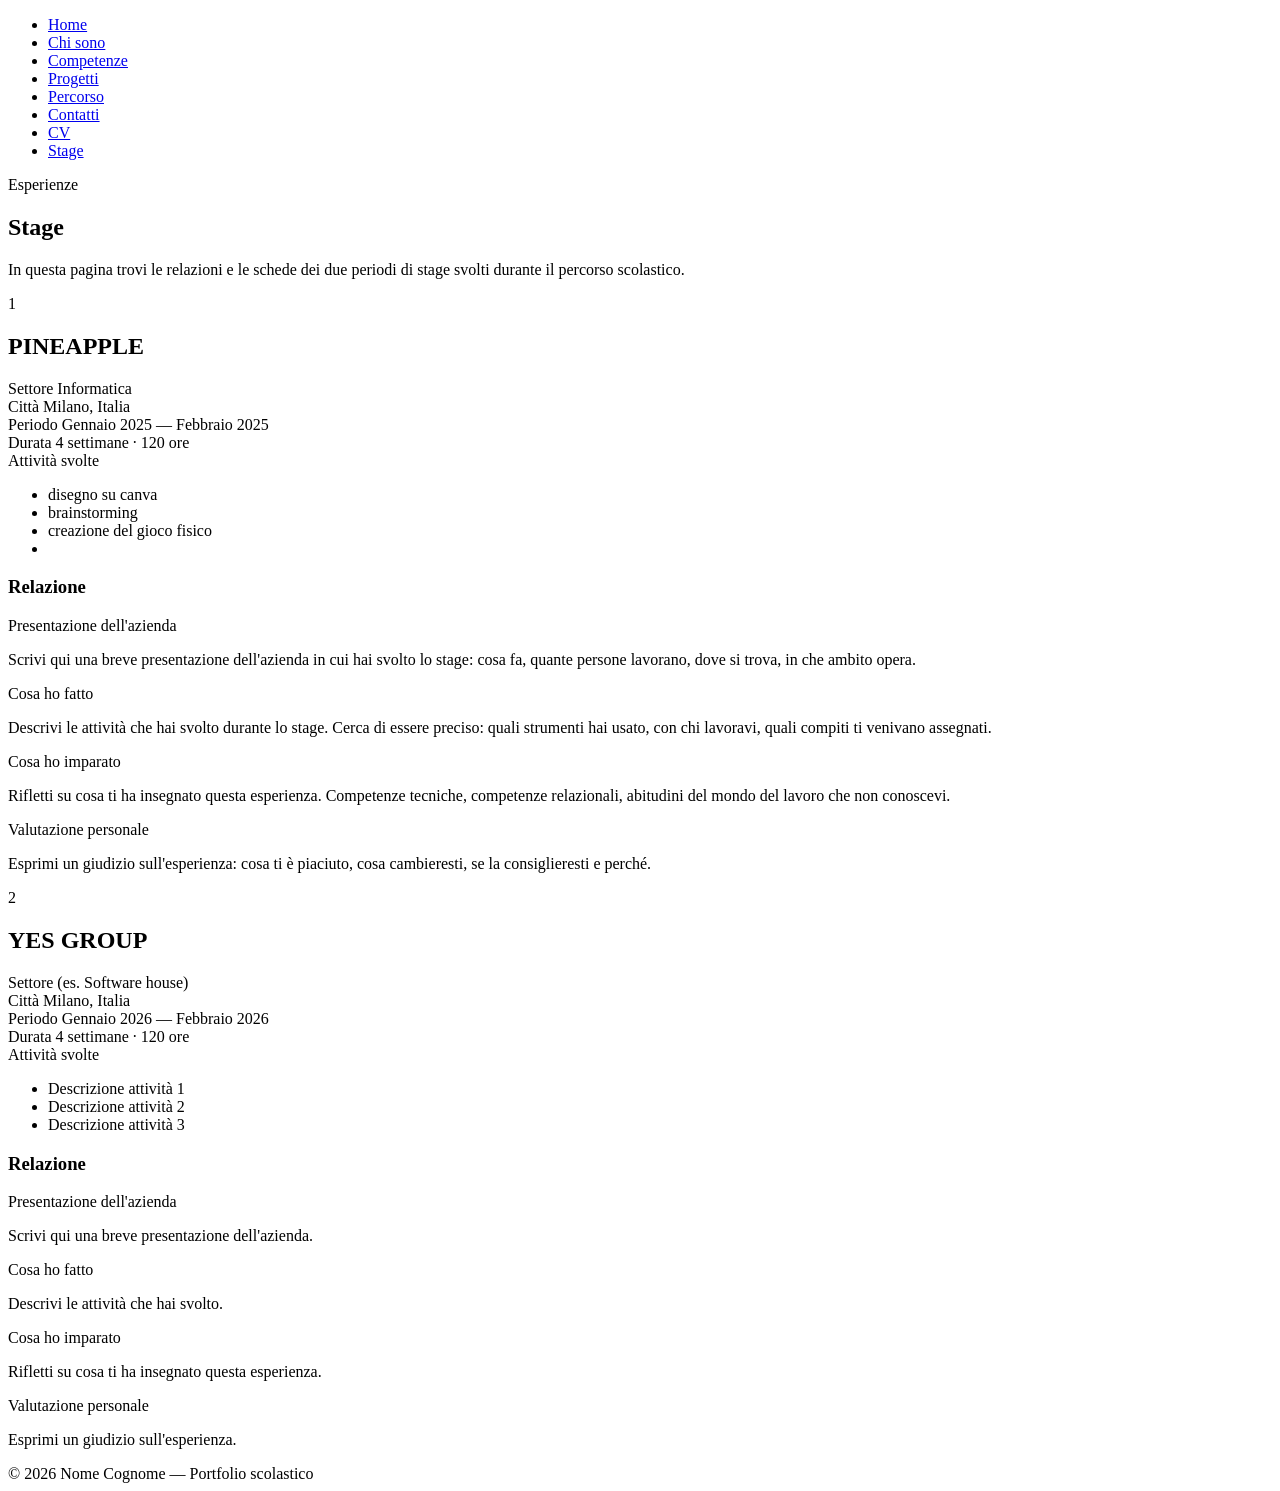
==== stage.html @ f9e849a9 "jamil" ====
<!DOCTYPE html>
<html lang="it">
<head>
  <meta charset="UTF-8" />
  <meta name="viewport" content="width=device-width, initial-scale=1.0"/>

  <!-- ✏️ MODIFICA: cambia il titolo con il tuo nome -->
  <title>JAMIL HOWLADER — Stage</title>

  <link rel="preconnect" href="https://fonts.googleapis.com">
  <link href="https://fonts.googleapis.com/css2?family=IBM+Plex+Sans:wght@300;400;500&family=IBM+Plex+Mono:wght@400;500&display=swap" rel="stylesheet">
  <link rel="stylesheet" href="style.css">
</head>

<body class="pagina-stage">

  <!-- NAVIGAZIONE -->
  <nav>
    <ul>
      <!-- ✏️ MODIFICA: stessi link del tuo portfolio -->
      <li><a href="./index.html">Home</a></li>
      <li><a href="index.html#chi-sono">Chi sono</a></li>
      <li><a href="./index.html#competenze">Competenze</a></li>
      <li><a href="./index.html#progetti">Progetti</a></li>
      <li><a href="./index.html#percorso">Percorso</a></li>
      <li><a href="./index.html#contatti">Contatti</a></li>
      <li><a href="./index.html#cv">CV</a></li>
      <li><a href="./stage.html" class="attivo">Stage</a></li>
    </ul>
  </nav>

  <main>

    <!-- INTESTAZIONE -->
    <section id="intro">
      <p class="etichetta">Esperienze</p>
      <h1>Stage</h1>
      <p>
        In questa pagina trovi le relazioni e le schede dei due periodi
        di stage svolti durante il percorso scolastico.
      </p>
    </section>


    <!-- ==========================================
         STAGE 1
         ========================================== -->
    <section id="stage-1">

      <div class="numero-stage">1</div>

      <!-- SCHEDA AZIENDA -->
      <div class="scheda-azienda">

        <div class="scheda-header">
          <!-- ✏️ MODIFICA: nome azienda e settore -->
          <h2>PINEAPPLE</h2>
          <span class="settore-badge">Settore Informatica </span>
        </div>

        <div class="scheda-corpo">

          <div class="scheda-riga">
            <span class="scheda-label">Città</span>
            <!-- ✏️ MODIFICA -->
            <span class="scheda-valore">Milano, Italia</span>
          </div>

          <div class="scheda-riga">
            <span class="scheda-label">Periodo</span>
            <!-- ✏️ MODIFICA: quando hai fatto lo stage -->
            <span class="scheda-valore">Gennaio 2025 — Febbraio 2025</span>
          </div>

          <div class="scheda-riga">
            <span class="scheda-label">Durata</span>
            <!-- ✏️ MODIFICA -->
            <span class="scheda-valore">4 settimane · 120 ore</span>
          </div>

          <div class="scheda-riga">
            <span class="scheda-label">Attività svolte</span>
            <!-- ✏️ MODIFICA: aggiungi / rimuovi voci -->
            <ul class="attivita-lista">
              <li>disegno su canva </li>
              <li>brainstorming </li>
              <li>creazione del gioco fisico </li>
              <li></li>
            </ul>
          </div>

        </div>
      </div>

      <!-- RELAZIONE -->
      <div class="relazione-contenitore">
        <h3>Relazione</h3>

        <div class="relazione-testo">

          <!-- ✏️ Ogni blocco è un paragrafo della relazione.
               Puoi cambiare i titoli e scrivere il tuo testo dentro i tag <p>.
               Puoi aggiungere altri paragrafi copiando il blocco sotto. -->

          <div class="relazione-paragrafo">
            <p class="para-titolo">Presentazione dell'azienda</p>
            <p>
              Scrivi qui una breve presentazione dell'azienda in cui hai svolto
              lo stage: cosa fa, quante persone lavorano, dove si trova,
              in che ambito opera.
            </p>
          </div>

          <div class="relazione-paragrafo">
            <p class="para-titolo">Cosa ho fatto</p>
            <p>
              Descrivi le attività che hai svolto durante lo stage.
              Cerca di essere preciso: quali strumenti hai usato,
              con chi lavoravi, quali compiti ti venivano assegnati.
            </p>
          </div>

          <div class="relazione-paragrafo">
            <p class="para-titolo">Cosa ho imparato</p>
            <p>
              Rifletti su cosa ti ha insegnato questa esperienza.
              Competenze tecniche, competenze relazionali, abitudini
              del mondo del lavoro che non conoscevi.
            </p>
          </div>

          <div class="relazione-paragrafo">
            <p class="para-titolo">Valutazione personale</p>
            <p>
              Esprimi un giudizio sull'esperienza: cosa ti è piaciuto,
              cosa cambieresti, se la consiglieresti e perché.
            </p>
          </div>

        </div>
      </div>

    </section>


    <!-- ==========================================
         STAGE 2
         ========================================== -->
    <section id="stage-2">

      <div class="numero-stage">2</div>

      <!-- SCHEDA AZIENDA -->
      <div class="scheda-azienda">

        <div class="scheda-header">
          <!-- ✏️ MODIFICA: nome azienda e settore -->
          <h2>YES GROUP </h2>
          <span class="settore-badge">Settore (es. Software house)</span>
        </div>

        <div class="scheda-corpo">

          <div class="scheda-riga">
            <span class="scheda-label">Città</span>
            <span class="scheda-valore">Milano, Italia</span>
          </div>

          <div class="scheda-riga">
            
            <span class="scheda-label">Periodo</span>
            <span class="scheda-valore">Gennaio 2026 — Febbraio 2026</span>
          </div>

          <div class="scheda-riga">
            <span class="scheda-label">Durata</span>
            <span class="scheda-valore">4 settimane · 120 ore</span>
          </div>

          <div class="scheda-riga">
            <span class="scheda-label">Attività svolte</span>
            <ul class="attivita-lista">
              <li>Descrizione attività 1</li>
              <li>Descrizione attività 2</li>
              <li>Descrizione attività 3</li>
            </ul>
          </div>

        </div>
      </div>

      <!-- RELAZIONE -->
      <div class="relazione-contenitore">
        <h3>Relazione</h3>

        <div class="relazione-testo">

          <div class="relazione-paragrafo">
            <p class="para-titolo">Presentazione dell'azienda</p>
            <p>
              Scrivi qui una breve presentazione dell'azienda.
            </p>
          </div>

          <div class="relazione-paragrafo">
            <p class="para-titolo">Cosa ho fatto</p>
            <p>
              Descrivi le attività che hai svolto.
            </p>
          </div>

          <div class="relazione-paragrafo">
            <p class="para-titolo">Cosa ho imparato</p>
            <p>
              Rifletti su cosa ti ha insegnato questa esperienza.
            </p>
          </div>

          <div class="relazione-paragrafo">
            <p class="para-titolo">Valutazione personale</p>
            <p>
              Esprimi un giudizio sull'esperienza.
            </p>
          </div>

        </div>
      </div>

    </section>

  </main>

  <footer>
    <!-- ✏️ MODIFICA: il tuo nome -->
    © 2026 Nome Cognome — Portfolio scolastico
  </footer>

</body>
</html>
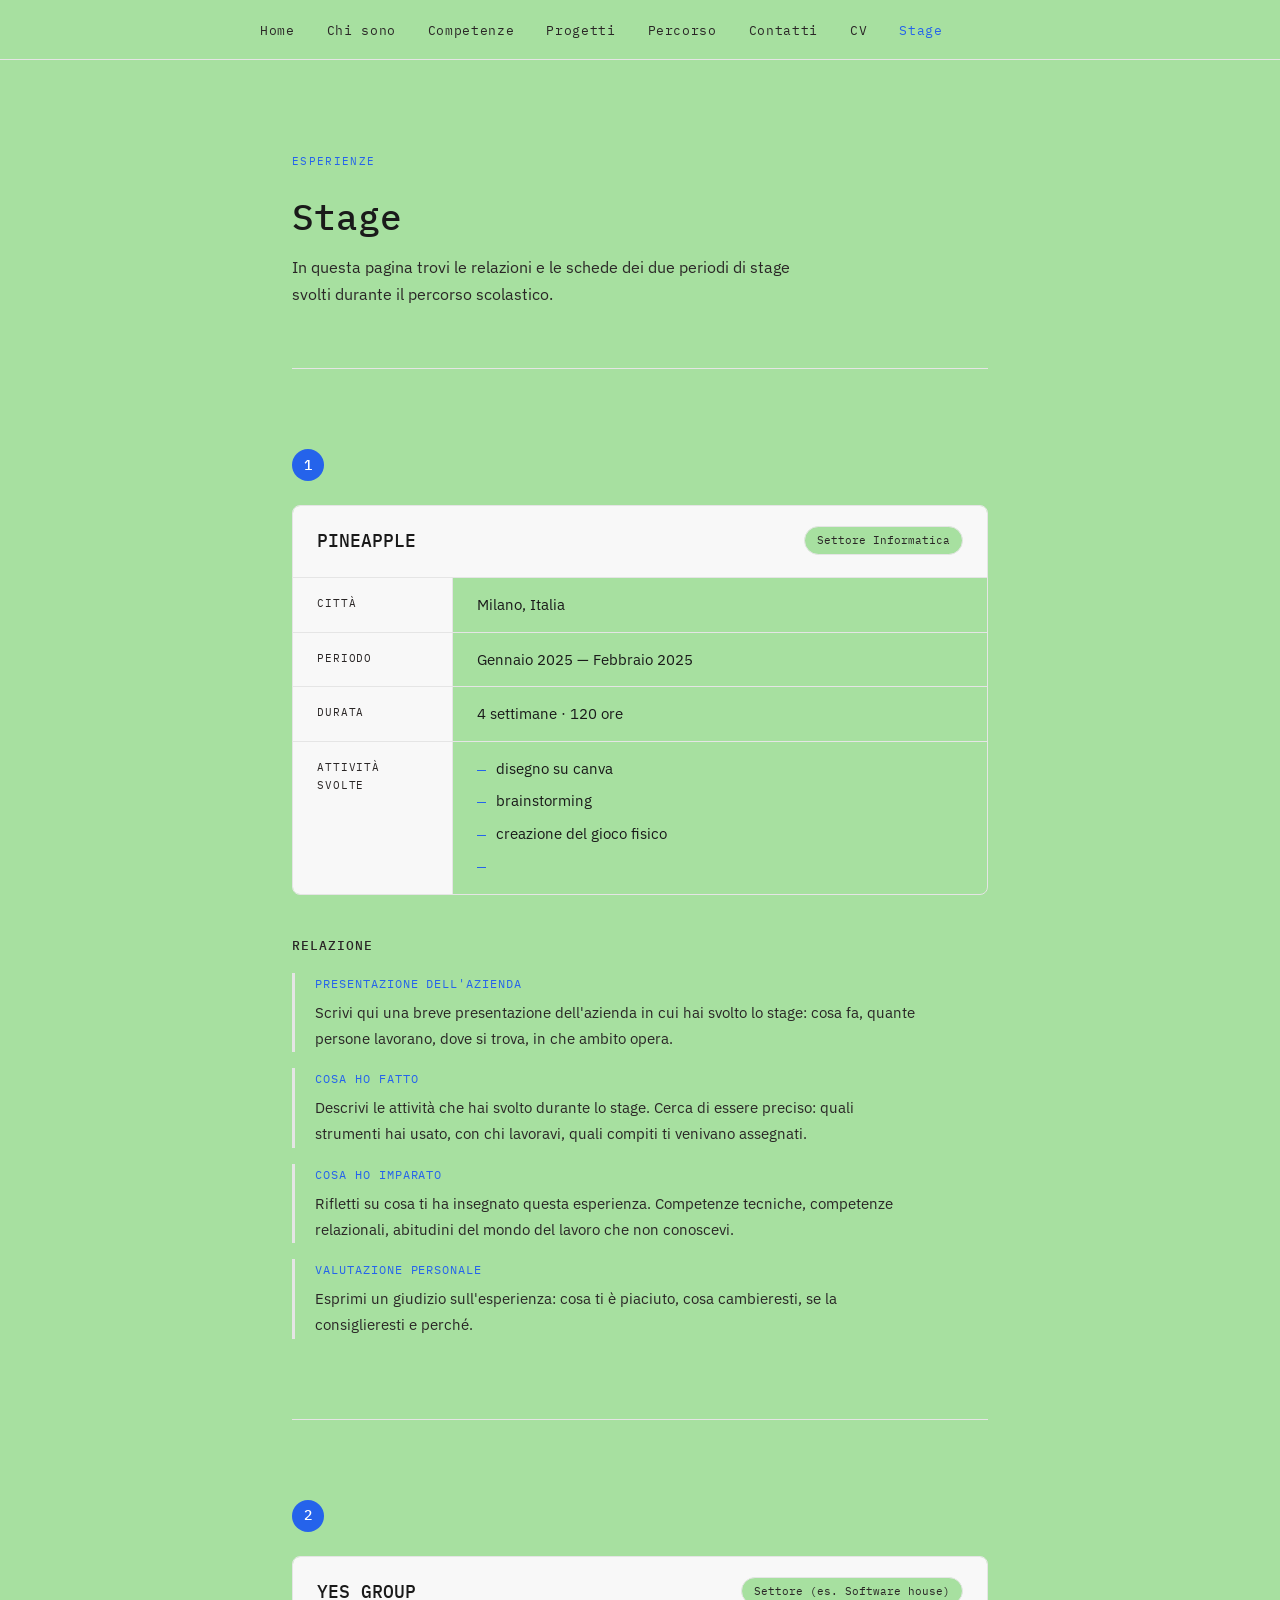
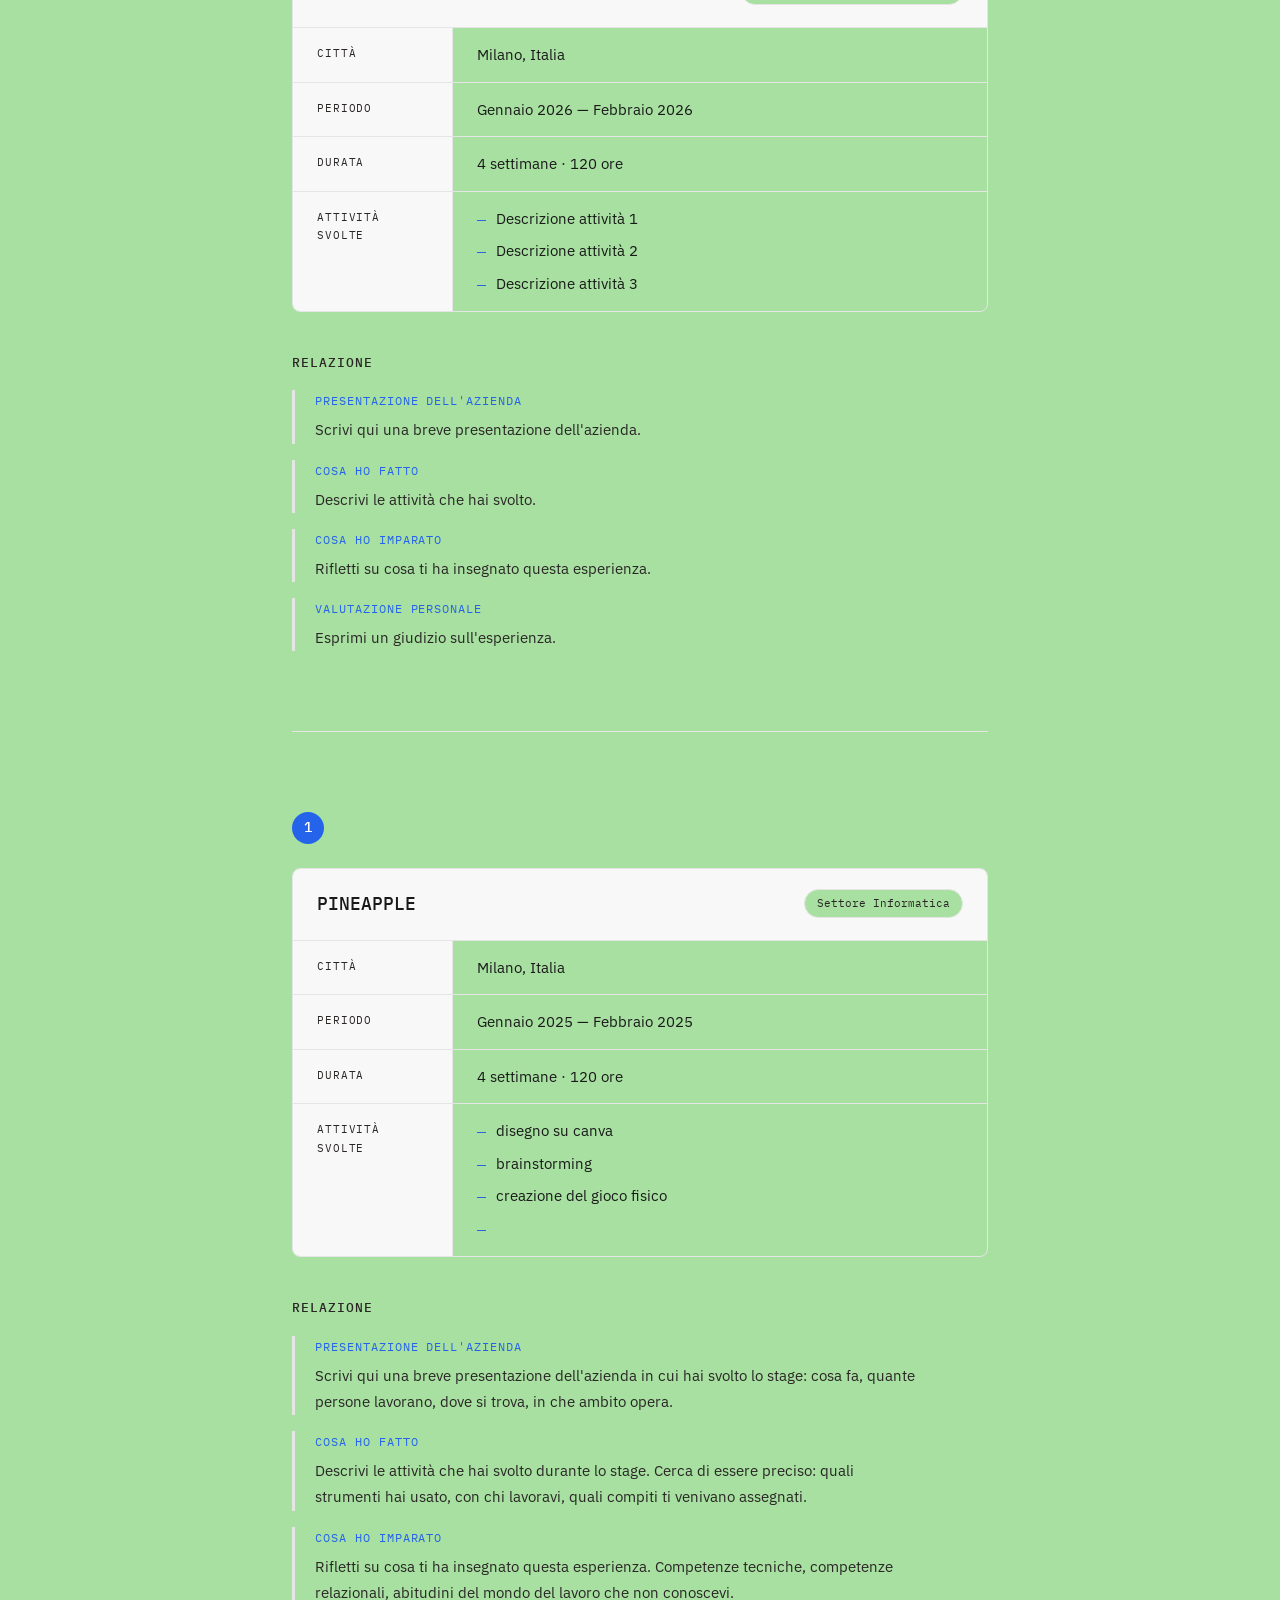
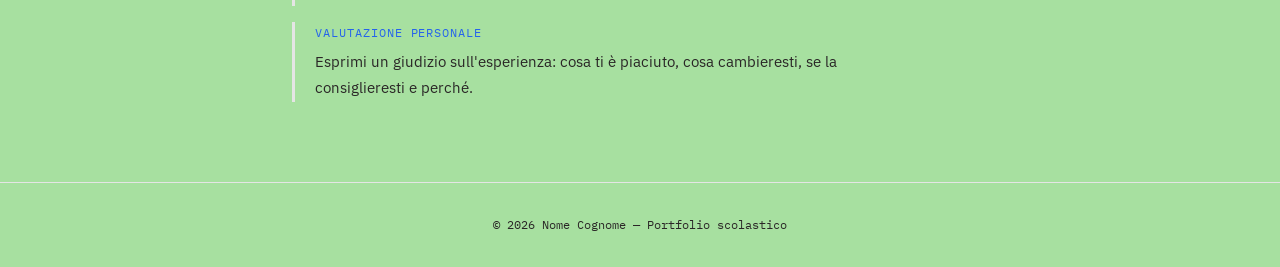
==== commit 2719e420: "Update stage.html" ====
--- a/stage.html
+++ b/stage.html
@@ -228,6 +228,121 @@
 
     </section>
 
+
+
+
+
+        <section id="stage-3">
+
+      <div class="numero-stage">1</div>
+
+      <!-- SCHEDA AZIENDA -->
+      <div class="scheda-azienda">
+
+        <div class="scheda-header">
+          <!-- ✏️ MODIFICA: nome azienda e settore -->
+          <h2>PINEAPPLE</h2>
+          <span class="settore-badge">Settore Informatica </span>
+        </div>
+
+        <div class="scheda-corpo">
+
+          <div class="scheda-riga">
+            <span class="scheda-label">Città</span>
+            <!-- ✏️ MODIFICA -->
+            <span class="scheda-valore">Milano, Italia</span>
+          </div>
+
+          <div class="scheda-riga">
+            <span class="scheda-label">Periodo</span>
+            <!-- ✏️ MODIFICA: quando hai fatto lo stage -->
+            <span class="scheda-valore">Gennaio 2025 — Febbraio 2025</span>
+          </div>
+
+          <div class="scheda-riga">
+            <span class="scheda-label">Durata</span>
+            <!-- ✏️ MODIFICA -->
+            <span class="scheda-valore">4 settimane · 120 ore</span>
+          </div>
+
+          <div class="scheda-riga">
+            <span class="scheda-label">Attività svolte</span>
+            <!-- ✏️ MODIFICA: aggiungi / rimuovi voci -->
+            <ul class="attivita-lista">
+              <li>disegno su canva </li>
+              <li>brainstorming </li>
+              <li>creazione del gioco fisico </li>
+              <li></li>
+            </ul>
+          </div>
+
+        </div>
+      </div>
+
+      <!-- RELAZIONE -->
+      <div class="relazione-contenitore">
+        <h3>Relazione</h3>
+
+        <div class="relazione-testo">
+
+          <!-- ✏️ Ogni blocco è un paragrafo della relazione.
+               Puoi cambiare i titoli e scrivere il tuo testo dentro i tag <p>.
+               Puoi aggiungere altri paragrafi copiando il blocco sotto. -->
+
+          <div class="relazione-paragrafo">
+            <p class="para-titolo">Presentazione dell'azienda</p>
+            <p>
+              Scrivi qui una breve presentazione dell'azienda in cui hai svolto
+              lo stage: cosa fa, quante persone lavorano, dove si trova,
+              in che ambito opera.
+            </p>
+          </div>
+
+          <div class="relazione-paragrafo">
+            <p class="para-titolo">Cosa ho fatto</p>
+            <p>
+              Descrivi le attività che hai svolto durante lo stage.
+              Cerca di essere preciso: quali strumenti hai usato,
+              con chi lavoravi, quali compiti ti venivano assegnati.
+            </p>
+          </div>
+
+          <div class="relazione-paragrafo">
+            <p class="para-titolo">Cosa ho imparato</p>
+            <p>
+              Rifletti su cosa ti ha insegnato questa esperienza.
+              Competenze tecniche, competenze relazionali, abitudini
+              del mondo del lavoro che non conoscevi.
+            </p>
+          </div>
+
+          <div class="relazione-paragrafo">
+            <p class="para-titolo">Valutazione personale</p>
+            <p>
+              Esprimi un giudizio sull'esperienza: cosa ti è piaciuto,
+              cosa cambieresti, se la consiglieresti e perché.
+            </p>
+          </div>
+
+        </div>
+      </div>
+
+    </section>
+
+
+
+
+
+
+
+
+
+
+
+
+
+
+
   </main>
 
   <footer>
--- a/style.css
+++ b/style.css
@@ -0,0 +1,714 @@
+/* =============================================
+   VARIABILI — modifica qui i colori del sito
+   Cambiarle qui le cambia su TUTTE le pagine
+   ============================================= */
+:root {
+  --colore-sfondo:     #a7e0a0;
+  --colore-testo:      #1a1a1a;
+  --colore-testo-muto: #2a2626;
+  --colore-accento:    #2563eb;   /* ✏️ cambia questo colore con il tuo preferito */
+  --colore-bordo:      #e5e5e5;
+  --colore-card:       #f8f8f8;
+
+  --font-titoli: 'IBM Plex Mono', monospace;
+  --font-testo:  'IBM Plex Sans', sans-serif;
+
+  --larghezza-max: 760px;
+  --raggio:        8px;
+}
+
+/* =============================================
+   RESET E BASE
+   ============================================= */
+*, *::before, *::after {
+  box-sizing: border-box;
+  margin: 0;
+  padding: 0;
+}
+
+html {
+  scroll-behavior: smooth;
+}
+
+body {
+  background-color: var(--colore-sfondo);
+  color: var(--colore-testo);
+  font-family: var(--font-testo);
+  font-size: 16px;
+  line-height: 1.7;
+}
+
+/* =============================================
+   NAVIGAZIONE
+   ============================================= */
+nav {
+  position: sticky;
+  top: 0;
+  background-color: var(--colore-sfondo);
+  border-bottom: 1px solid var(--colore-bordo);
+  z-index: 100;
+  padding: 0 32px;
+}
+
+nav ul {
+  list-style: none;
+  display: flex;
+  gap: 32px;
+  max-width: var(--larghezza-max);
+  margin: 0 auto;
+  padding: 16px 0;
+}
+
+nav a {
+  text-decoration: none;
+  color: var(--colore-testo-muto);
+  font-size: 13px;
+  font-family: var(--font-titoli);
+  letter-spacing: 0.05em;
+  transition: color 0.2s;
+}
+
+nav a:hover,
+nav a.attivo {
+  color: var(--colore-accento);
+}
+
+/* =============================================
+   LAYOUT PRINCIPALE
+   ============================================= */
+main {
+  max-width: var(--larghezza-max);
+  margin: 0 auto;
+  padding: 0 32px;
+}
+
+section {
+  padding: 80px 0;
+  border-bottom: 1px solid var(--colore-bordo);
+}
+
+section:last-child {
+  border-bottom: none;
+}
+
+/* =============================================
+   TIPOGRAFIA
+   ============================================= */
+.etichetta {
+  font-family: var(--font-titoli);
+  font-size: 11px;
+  letter-spacing: 0.12em;
+  text-transform: uppercase;
+  color: var(--colore-accento);
+  margin-bottom: 24px;
+}
+
+h1 {
+  font-family: var(--font-titoli);
+  font-size: clamp(28px, 5vw, 42px);
+  font-weight: 500;
+  line-height: 1.2;
+  margin-bottom: 16px;
+}
+
+/* h1 nella pagina stage è leggermente più piccolo */
+.pagina-stage h1 {
+  font-size: clamp(24px, 4vw, 36px);
+}
+
+h2 {
+  font-family: var(--font-titoli);
+  font-size: 22px;
+  font-weight: 500;
+  margin-bottom: 8px;
+}
+
+h3 {
+  font-family: var(--font-titoli);
+  font-size: 15px;
+  font-weight: 500;
+  margin-bottom: 6px;
+}
+
+p {
+  color: var(--colore-testo-muto);
+  max-width: 600px;
+}
+
+a {
+  color: var(--colore-accento);
+}
+
+/* =============================================
+   SEZIONE HERO (intestazione — solo index)
+   ============================================= */
+#hero {
+  padding: 100px 0 80px;
+}
+
+#hero .sottotitolo {
+  font-size: 18px;
+  color: var(--colore-testo-muto);
+  margin-bottom: 32px;
+  max-width: 520px;
+}
+
+.tag-list {
+  display: flex;
+  flex-wrap: wrap;
+  gap: 8px;
+  margin-top: 24px;
+}
+
+.tag {
+  font-family: var(--font-titoli);
+  font-size: 12px;
+  padding: 4px 12px;
+  border: 1px solid var(--colore-bordo);
+  border-radius: 100px;
+  color: var(--colore-testo-muto);
+}
+
+/* =============================================
+   SEZIONE CHI SONO — griglia 2 colonne
+   ============================================= */
+.griglia-2col {
+  display: grid;
+  grid-template-columns: 1fr 1fr;
+  gap: 40px;
+  margin-top: 32px;
+}
+
+.info-riga {
+  display: flex;
+  flex-direction: column;
+  gap: 4px;
+  padding: 16px 0;
+  border-bottom: 1px solid var(--colore-bordo);
+}
+
+.info-riga span:first-child {
+  font-family: var(--font-titoli);
+  font-size: 11px;
+  text-transform: uppercase;
+  letter-spacing: 0.08em;
+  color: var(--colore-testo-muto);
+}
+
+.info-riga span:last-child {
+  font-size: 15px;
+  color: var(--colore-testo);
+}
+
+/* =============================================
+   SEZIONE COMPETENZE
+   ============================================= */
+.competenze-griglia {
+  display: grid;
+  grid-template-columns: repeat(auto-fill, minmax(200px, 1fr));
+  gap: 16px;
+  margin-top: 32px;
+}
+
+.competenza-card {
+  background: var(--colore-card);
+  border: 1px solid var(--colore-bordo);
+  border-radius: var(--raggio);
+  padding: 20px;
+}
+
+.competenza-card h3 {
+  font-size: 13px;
+  margin-bottom: 12px;
+  color: var(--colore-testo);
+}
+
+.barra-contenitore {
+  background: var(--colore-bordo);
+  border-radius: 4px;
+  height: 4px;
+  overflow: hidden;
+}
+
+.barra {
+  height: 100%;
+  background: var(--colore-accento);
+  border-radius: 4px;
+}
+
+.livello-label {
+  font-family: var(--font-titoli);
+  font-size: 10px;
+  color: var(--colore-testo-muto);
+  margin-top: 6px;
+}
+
+/* =============================================
+   SEZIONE PROGETTI
+   ============================================= */
+.progetti-lista {
+  display: flex;
+  flex-direction: column;
+  gap: 24px;
+  margin-top: 32px;
+}
+
+.progetto-card {
+  border: 1px solid var(--colore-bordo);
+  border-radius: var(--raggio);
+  overflow: hidden;
+  transition: border-color 0.2s;
+}
+
+.progetto-card:hover {
+  border-color: var(--colore-accento);
+}
+
+.progetto-immagine {
+  width: 100%;
+  height: 180px;
+  background:rgb(55, 52, 52);
+  display: flex;
+  align-items: center;
+  justify-content: center;
+  font-family: var(--font-titoli);
+  font-size: 12px;
+  color: var(--colore-testo-muto);
+  /* ✏️ puoi sostituire il colore di sfondo con un'immagine:
+     background: url('immagine-progetto.jpg') center/cover; */
+}
+
+.progetto-corpo {
+  padding: 24px;
+}
+
+.progetto-meta {
+  display: flex;
+  gap: 12px;
+  margin-top: 12px;
+  flex-wrap: wrap;
+}
+
+.badge {
+  font-family: var(--font-titoli);
+  font-size: 11px;
+  padding: 3px 10px;
+  border-radius: 4px;
+  background: var(--colore-card);
+  border: 1px solid var(--colore-bordo);
+  color: var(--colore-testo-muto);
+}
+
+.progetto-link {
+  display: inline-block;
+  margin-top: 16px;
+  font-family: var(--font-titoli);
+  font-size: 12px;
+  color: var(--colore-accento);
+  text-decoration: none;
+}
+
+.progetto-link:hover {
+  text-decoration: underline;
+}
+
+/* =============================================
+   SEZIONE PERCORSO — timeline
+   ============================================= */
+.timeline {
+  margin-top: 32px;
+  display: flex;
+  flex-direction: column;
+  gap: 0;
+}
+
+.timeline-item {
+  display: grid;
+  grid-template-columns: 100px 1fr;
+  gap: 24px;
+  padding-bottom: 32px;
+  position: relative;
+}
+
+.timeline-item::before {
+  content: '';
+  position: absolute;
+  left: 91px;
+  top: 6px;
+  bottom: 0;
+  width: 1px;
+  background: var(--colore-bordo);
+}
+
+.timeline-item:last-child::before {
+  display: none;
+}
+
+.timeline-anno {
+  font-family: var(--font-titoli);
+  font-size: 12px;
+  color: var(--colore-testo-muto);
+  padding-top: 2px;
+  text-align: right;
+}
+
+.timeline-contenuto {
+  padding-left: 20px;
+  position: relative;
+}
+
+.timeline-contenuto::before {
+  content: '';
+  position: absolute;
+  left: -4px;
+  top: 7px;
+  width: 8px;
+  height: 8px;
+  border-radius: 50%;
+  background: var(--colore-accento);
+}
+
+/* =============================================
+   SEZIONE CONTATTI
+   ============================================= */
+.contatti-lista {
+  margin-top: 32px;
+  display: flex;
+  flex-direction: column;
+  gap: 16px;
+}
+
+.contatto-riga {
+  display: flex;
+  align-items: center;
+  gap: 16px;
+  padding: 16px 20px;
+  border: 1px solid var(--colore-bordo);
+  border-radius: var(--raggio);
+  text-decoration: none;
+  color: var(--colore-testo);
+  transition: border-color 0.2s, background 0.2s;
+}
+
+.contatto-riga:hover {
+  border-color: var(--colore-accento);
+  background: var(--colore-card);
+}
+
+.contatto-icona {
+  font-family: var(--font-titoli);
+  font-size: 12px;
+  color: var(--colore-accento);
+  min-width: 80px;
+}
+
+/* =============================================
+   SEZIONE CV
+   ============================================= */
+.cv-download-bar {
+  display: flex;
+  align-items: center;
+  justify-content: space-between;
+  background: var(--colore-card);
+  border: 1px solid var(--colore-bordo);
+  border-radius: var(--raggio);
+  padding: 16px 24px;
+  margin-top: 32px;
+  margin-bottom: 40px;
+  flex-wrap: wrap;
+  gap: 12px;
+}
+
+.cv-download-bar p {
+  font-size: 14px;
+  max-width: none;
+}
+
+.btn-scarica {
+  display: inline-flex;
+  align-items: center;
+  gap: 8px;
+  background: var(--colore-accento);
+  color: #fff;
+  text-decoration: none;
+  font-family: var(--font-titoli);
+  font-size: 12px;
+  letter-spacing: 0.05em;
+  padding: 10px 20px;
+  border-radius: var(--raggio);
+  transition: opacity 0.2s;
+  white-space: nowrap;
+}
+
+.btn-scarica:hover {
+  opacity: 0.85;
+  color: #fff;
+}
+
+.cv-blocco {
+  margin-bottom: 40px;
+}
+
+.cv-blocco-titolo {
+  font-family: var(--font-titoli);
+  font-size: 11px;
+  letter-spacing: 0.12em;
+  text-transform: uppercase;
+  color: var(--colore-accento);
+  border-bottom: 1px solid var(--colore-bordo);
+  padding-bottom: 8px;
+  margin-bottom: 20px;
+}
+
+.cv-riga {
+  display: grid;
+  grid-template-columns: 110px 1fr;
+  gap: 16px 24px;
+  padding: 14px 0;
+  border-bottom: 1px solid var(--colore-bordo);
+  align-items: start;
+}
+
+.cv-riga:last-child {
+  border-bottom: none;
+}
+
+.cv-periodo {
+  font-family: var(--font-titoli);
+  font-size: 11px;
+  color: var(--colore-testo-muto);
+  padding-top: 3px;
+}
+
+.cv-contenuto h3 {
+  font-size: 14px;
+  font-weight: 500;
+  margin-bottom: 2px;
+  color: var(--colore-testo);
+}
+
+.cv-contenuto .cv-luogo {
+  font-size: 13px;
+  color: var(--colore-accento);
+  font-family: var(--font-titoli);
+  margin-bottom: 4px;
+}
+
+.cv-contenuto p {
+  font-size: 13px;
+  color: var(--colore-testo-muto);
+  max-width: none;
+  margin: 0;
+}
+
+.cv-skill-lista {
+  display: flex;
+  flex-wrap: wrap;
+  gap: 8px;
+  padding: 12px 0;
+}
+
+.cv-skill {
+  font-family: var(--font-titoli);
+  font-size: 11px;
+  padding: 4px 12px;
+  border-radius: 4px;
+  background: var(--colore-card);
+  border: 1px solid var(--colore-bordo);
+  color: var(--colore-testo);
+}
+
+/* =============================================
+   PAGINA STAGE — componenti specifici
+   ============================================= */
+
+/* Intestazione pagina stage */
+#intro {
+  padding: 80px 0 60px;
+}
+
+#intro p {
+  margin-top: 12px;
+  max-width: 520px;
+}
+
+/* Numerazione stage (cerchio colorato) */
+.numero-stage {
+  display: inline-flex;
+  align-items: center;
+  justify-content: center;
+  width: 32px;
+  height: 32px;
+  border-radius: 50%;
+  background: var(--colore-accento);
+  color: #fff;
+  font-family: var(--font-titoli);
+  font-size: 14px;
+  font-weight: 500;
+  margin-bottom: 24px;
+}
+
+/* Scheda azienda */
+.scheda-azienda {
+  border: 1px solid var(--colore-bordo);
+  border-radius: var(--raggio);
+  overflow: hidden;
+  margin-bottom: 40px;
+}
+
+.scheda-header {
+  background: var(--colore-card);
+  border-bottom: 1px solid var(--colore-bordo);
+  padding: 20px 24px;
+  display: flex;
+  align-items: flex-start;
+  justify-content: space-between;
+  gap: 16px;
+  flex-wrap: wrap;
+}
+
+.scheda-header h2 {
+  font-size: 18px;
+  margin-bottom: 0;
+}
+
+.scheda-header .settore-badge {
+  font-family: var(--font-titoli);
+  font-size: 11px;
+  padding: 4px 12px;
+  border: 1px solid var(--colore-bordo);
+  border-radius: 100px;
+  color: var(--colore-testo-muto);
+  background: var(--colore-sfondo);
+  white-space: nowrap;
+}
+
+.scheda-corpo {
+  padding: 0;
+}
+
+.scheda-riga {
+  display: grid;
+  grid-template-columns: 160px 1fr;
+  border-bottom: 1px solid var(--colore-bordo);
+}
+
+.scheda-riga:last-child {
+  border-bottom: none;
+}
+
+.scheda-label {
+  font-family: var(--font-titoli);
+  font-size: 11px;
+  text-transform: uppercase;
+  letter-spacing: 0.08em;
+  color: var(--colore-testo-muto);
+  padding: 16px 24px;
+  background: var(--colore-card);
+  border-right: 1px solid var(--colore-bordo);
+  display: flex;
+  align-items: flex-start;
+}
+
+.scheda-valore {
+  padding: 14px 24px;
+  font-size: 15px;
+  color: var(--colore-testo);
+}
+
+/* Lista attività dentro la scheda */
+.attivita-lista {
+  list-style: none;
+  display: flex;
+  flex-direction: column;
+  gap: 6px;
+  padding: 14px 24px;
+}
+
+.attivita-lista li {
+  font-size: 15px;
+  color: var(--colore-testo);
+  display: flex;
+  gap: 10px;
+  align-items: flex-start;
+}
+
+.attivita-lista li::before {
+  content: '—';
+  color: var(--colore-accento);
+  font-family: var(--font-titoli);
+  flex-shrink: 0;
+  margin-top: 1px;
+}
+
+/* Relazione */
+.relazione-contenitore {
+  margin-top: 8px;
+}
+
+.relazione-contenitore h3 {
+  font-size: 13px;
+  font-weight: 500;
+  text-transform: uppercase;
+  letter-spacing: 0.08em;
+  color: var(--colore-testo-muto);
+  margin-bottom: 16px;
+}
+
+.relazione-testo {
+  display: flex;
+  flex-direction: column;
+  gap: 16px;
+}
+
+.relazione-paragrafo {
+  border-left: 3px solid var(--colore-bordo);
+  padding-left: 20px;
+}
+
+.relazione-paragrafo .para-titolo {
+  font-family: var(--font-titoli);
+  font-size: 12px;
+  text-transform: uppercase;
+  letter-spacing: 0.08em;
+  color: var(--colore-accento);
+  margin-bottom: 6px;
+}
+
+.relazione-paragrafo p {
+  font-size: 15px;
+  line-height: 1.75;
+  /* ✏️ il testo della relazione va qui */
+}
+
+/* =============================================
+   FOOTER
+   ============================================= */
+footer {
+  border-top: 1px solid var(--colore-bordo);
+  padding: 32px;
+  text-align: center;
+  font-family: var(--font-titoli);
+  font-size: 12px;
+  color: var(--colore-testo-muto);
+}
+
+/* =============================================
+   RESPONSIVE (schermi piccoli)
+   ============================================= */
+@media (max-width: 600px) {
+  main  { padding: 0 20px; }
+  nav   { padding: 0 20px; }
+
+  /* index */
+  .griglia-2col      { grid-template-columns: 1fr; }
+  .timeline-item     { grid-template-columns: 70px 1fr; }
+  .cv-riga           { grid-template-columns: 1fr; gap: 4px; }
+  .cv-periodo        { padding-top: 0; }
+  .cv-download-bar   { flex-direction: column; align-items: flex-start; }
+
+  /* stage */
+  .scheda-riga       { grid-template-columns: 1fr; }
+  .scheda-label      { border-right: none; border-bottom: 1px solid var(--colore-bordo); }
+  .scheda-header     { flex-direction: column; gap: 8px; }
+}
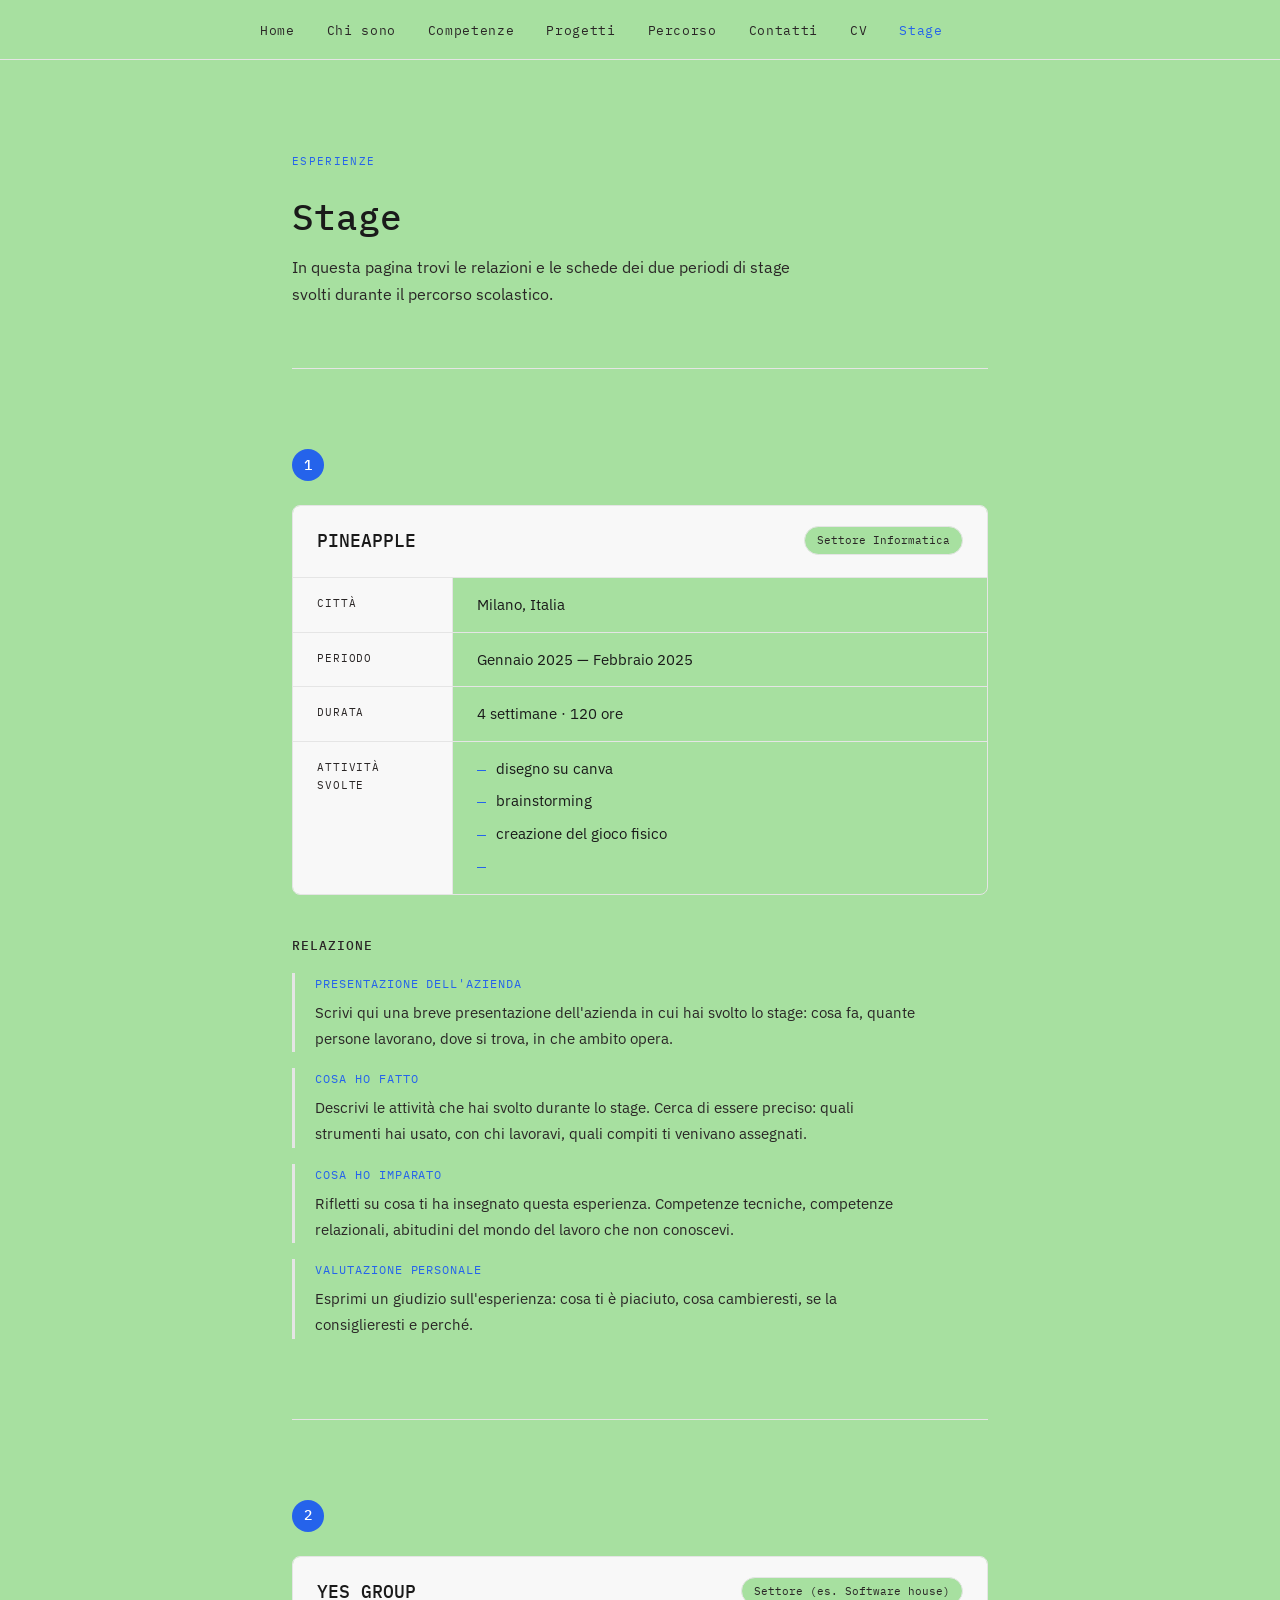
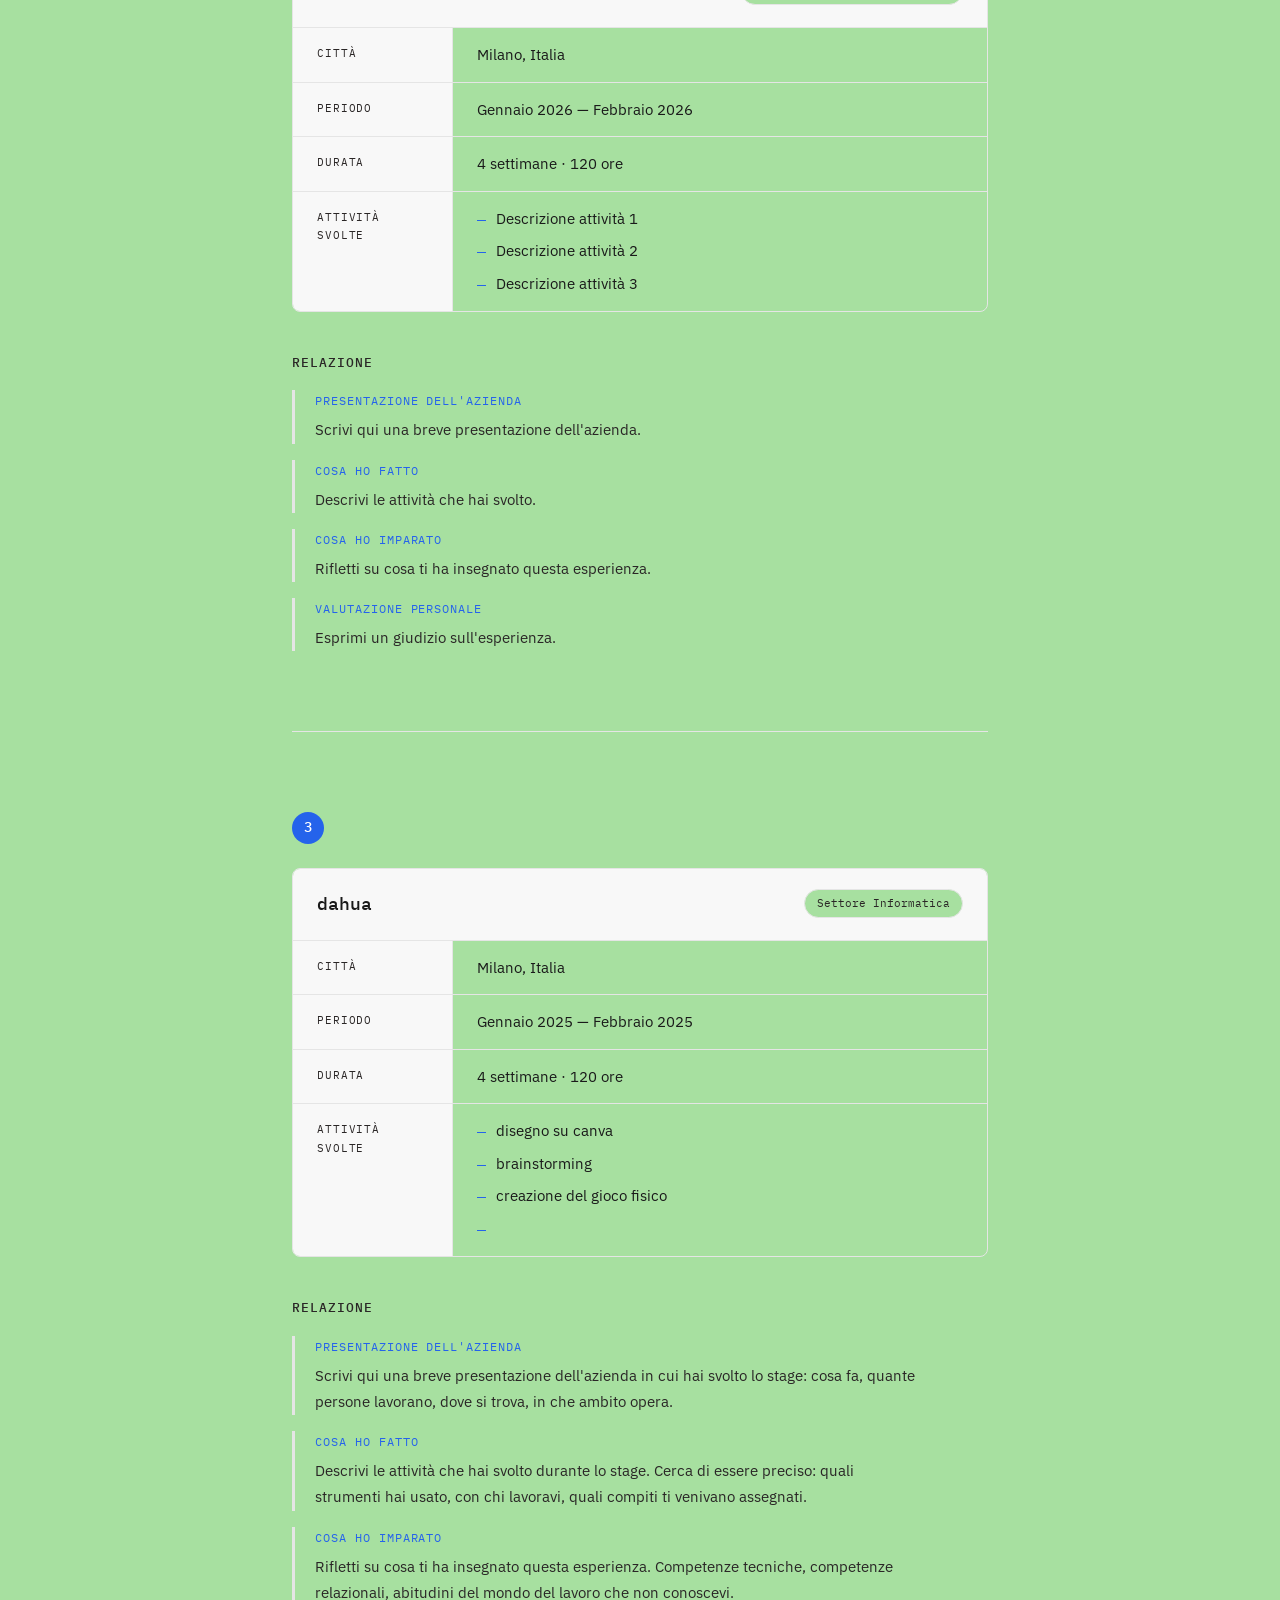
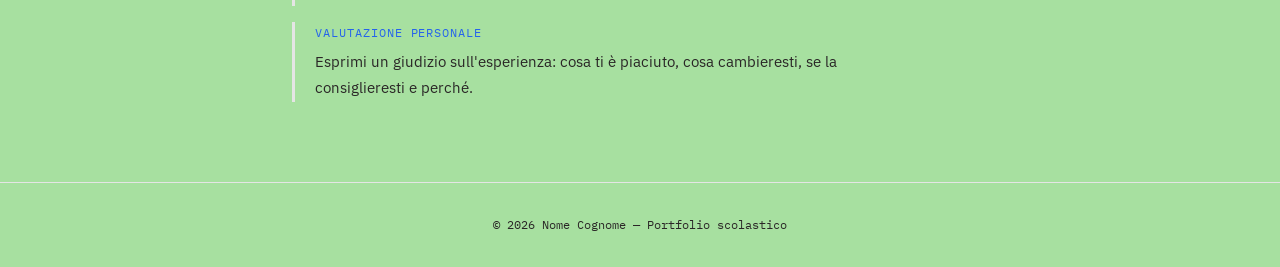
==== commit 8687e74c: "Update stage.html" ====
--- a/stage.html
+++ b/stage.html
@@ -234,14 +234,14 @@
 
         <section id="stage-3">
 
-      <div class="numero-stage">1</div>
+      <div class="numero-stage">3</div>
 
       <!-- SCHEDA AZIENDA -->
       <div class="scheda-azienda">
 
         <div class="scheda-header">
           <!-- ✏️ MODIFICA: nome azienda e settore -->
-          <h2>PINEAPPLE</h2>
+          <h2>dahua</h2>
           <span class="settore-badge">Settore Informatica </span>
         </div>
 
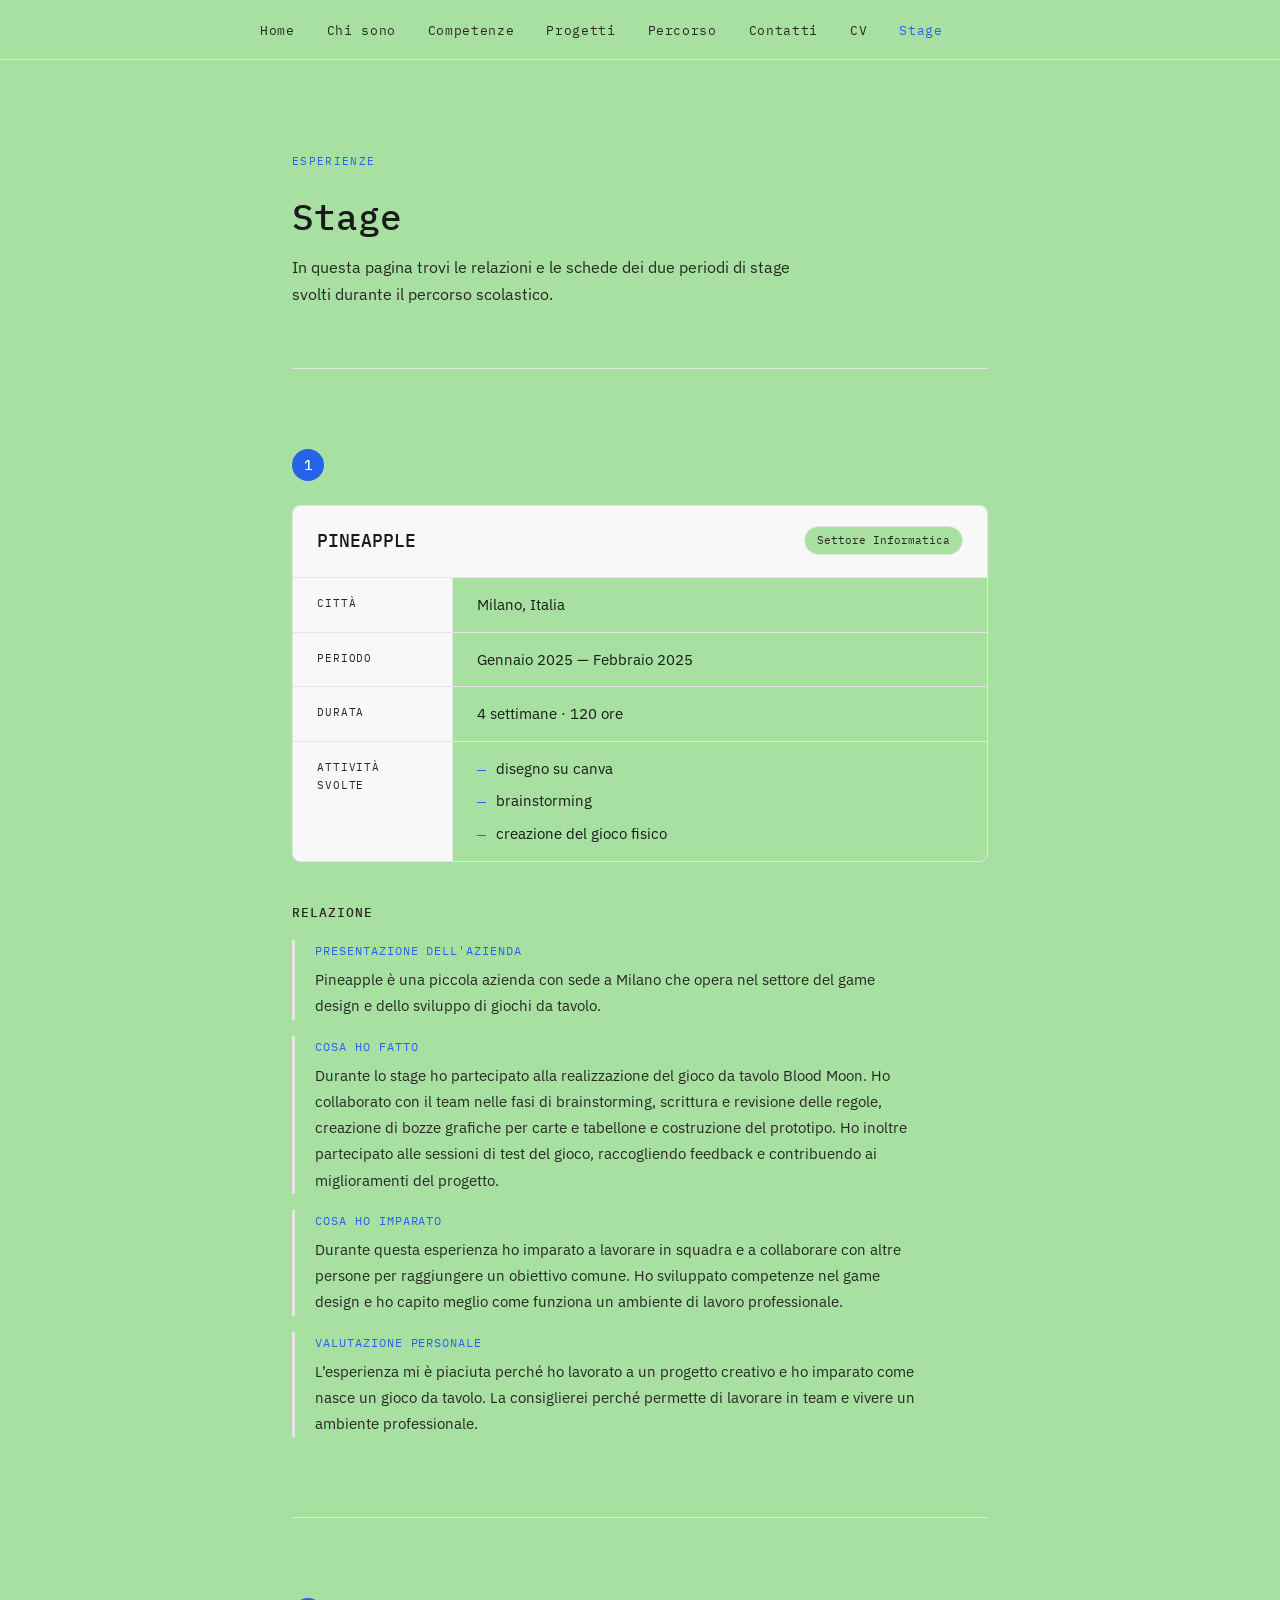
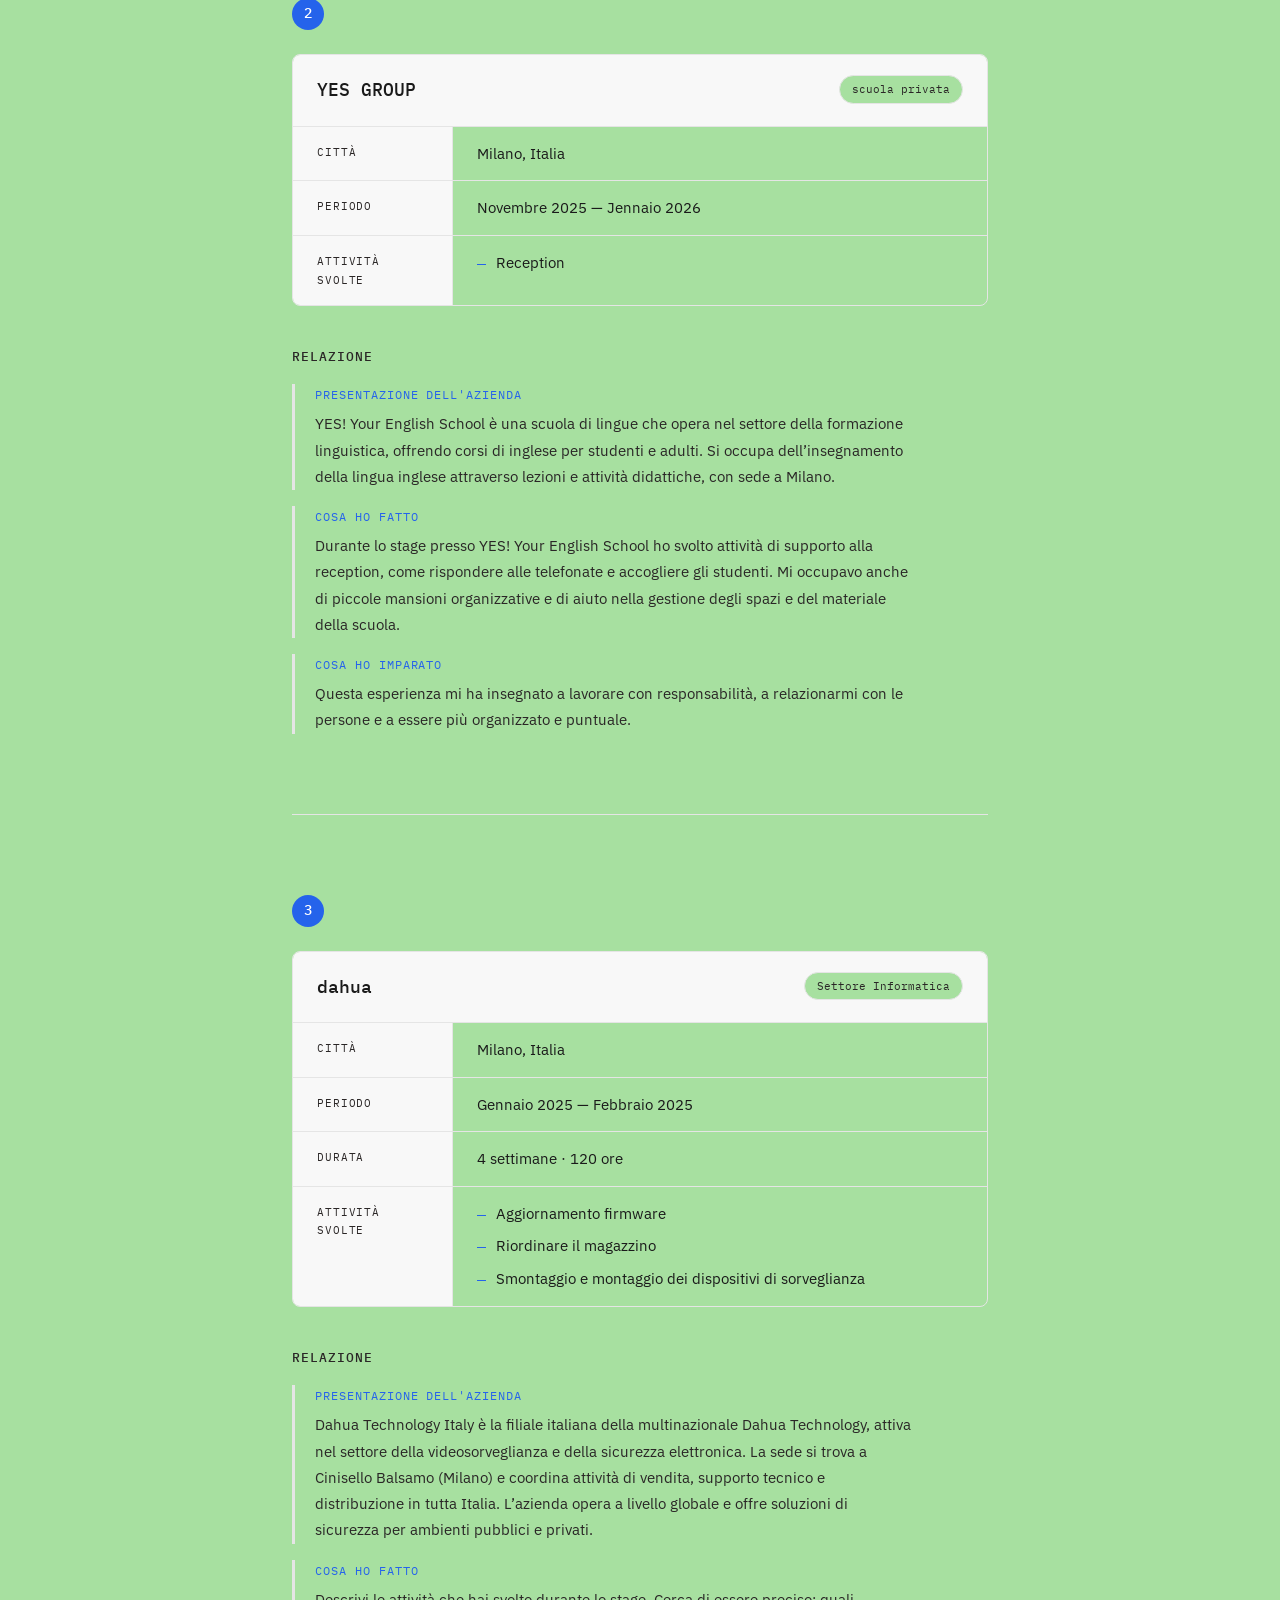
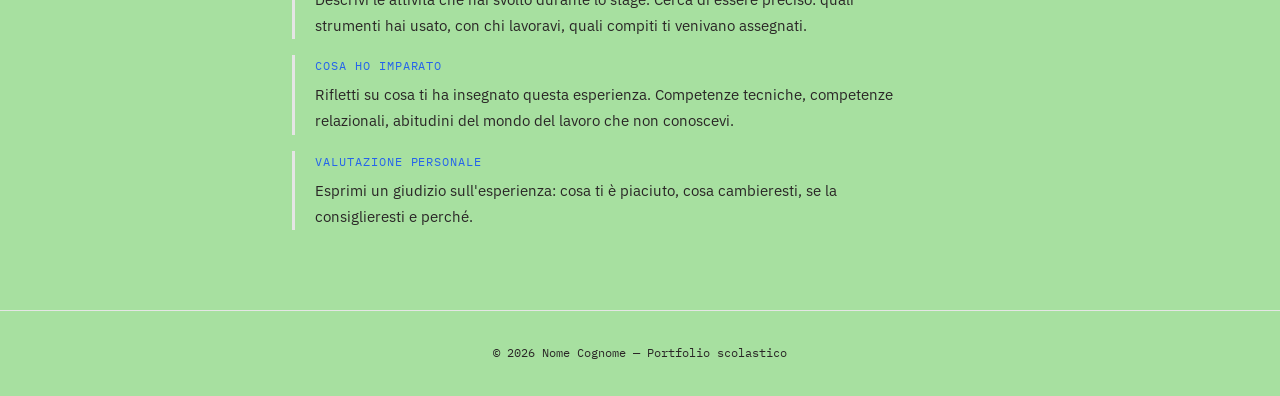
==== commit 5582666e: "d" ====
--- a/stage.html
+++ b/stage.html
@@ -85,7 +85,7 @@
               <li>disegno su canva </li>
               <li>brainstorming </li>
               <li>creazione del gioco fisico </li>
-              <li></li>
+           
             </ul>
           </div>
 
@@ -105,35 +105,40 @@
           <div class="relazione-paragrafo">
             <p class="para-titolo">Presentazione dell'azienda</p>
             <p>
-              Scrivi qui una breve presentazione dell'azienda in cui hai svolto
-              lo stage: cosa fa, quante persone lavorano, dove si trova,
-              in che ambito opera.
+              Pineapple è una piccola azienda con sede a Milano che opera nel settore 
+              del game design e dello sviluppo di giochi da tavolo. 
             </p>
           </div>
 
           <div class="relazione-paragrafo">
             <p class="para-titolo">Cosa ho fatto</p>
             <p>
-              Descrivi le attività che hai svolto durante lo stage.
-              Cerca di essere preciso: quali strumenti hai usato,
-              con chi lavoravi, quali compiti ti venivano assegnati.
+              Durante lo stage ho partecipato alla realizzazione del gioco da tavolo Blood Moon. 
+              Ho collaborato con il team nelle fasi di brainstorming, scrittura e revisione delle regole, 
+              creazione di bozze grafiche per carte e tabellone e costruzione del prototipo. Ho inoltre partecipato
+               alle sessioni di test del gioco, raccogliendo feedback e contribuendo ai miglioramenti del progetto.
+
             </p>
           </div>
 
           <div class="relazione-paragrafo">
             <p class="para-titolo">Cosa ho imparato</p>
             <p>
-              Rifletti su cosa ti ha insegnato questa esperienza.
-              Competenze tecniche, competenze relazionali, abitudini
-              del mondo del lavoro che non conoscevi.
+            Durante questa esperienza ho imparato a lavorare in squadra 
+            e a collaborare con altre persone per raggiungere un obiettivo comune.
+             Ho sviluppato competenze nel game design e ho capito meglio come funziona 
+             un ambiente di lavoro professionale.
+
             </p>
           </div>
 
           <div class="relazione-paragrafo">
             <p class="para-titolo">Valutazione personale</p>
             <p>
-              Esprimi un giudizio sull'esperienza: cosa ti è piaciuto,
-              cosa cambieresti, se la consiglieresti e perché.
+              L’esperienza mi è piaciuta perché ho lavorato a un 
+              progetto creativo e ho imparato come nasce un gioco da tavolo. 
+              La consiglierei perché permette di lavorare in team e vivere un ambiente professionale.
+
             </p>
           </div>
 
@@ -156,7 +161,7 @@
         <div class="scheda-header">
           <!-- ✏️ MODIFICA: nome azienda e settore -->
           <h2>YES GROUP </h2>
-          <span class="settore-badge">Settore (es. Software house)</span>
+          <span class="settore-badge">scuola privata </span>
         </div>
 
         <div class="scheda-corpo">
@@ -169,20 +174,16 @@
           <div class="scheda-riga">
             
             <span class="scheda-label">Periodo</span>
-            <span class="scheda-valore">Gennaio 2026 — Febbraio 2026</span>
-          </div>
-
-          <div class="scheda-riga">
-            <span class="scheda-label">Durata</span>
-            <span class="scheda-valore">4 settimane · 120 ore</span>
-          </div>
+            <span class="scheda-valore">Novembre 2025 — Jennaio 2026</span>
+          </div>
+
+         
 
           <div class="scheda-riga">
             <span class="scheda-label">Attività svolte</span>
             <ul class="attivita-lista">
-              <li>Descrizione attività 1</li>
-              <li>Descrizione attività 2</li>
-              <li>Descrizione attività 3</li>
+              <li>Reception</li>
+   
             </ul>
           </div>
 
@@ -198,30 +199,32 @@
           <div class="relazione-paragrafo">
             <p class="para-titolo">Presentazione dell'azienda</p>
             <p>
-              Scrivi qui una breve presentazione dell'azienda.
+          YES! Your English School è una scuola di lingue che opera nel settore della formazione 
+          linguistica, offrendo corsi di inglese per studenti e adulti. Si occupa dell’insegnamento
+           della lingua inglese attraverso lezioni e attività didattiche, con sede a Milano.
+
             </p>
           </div>
 
           <div class="relazione-paragrafo">
             <p class="para-titolo">Cosa ho fatto</p>
             <p>
-              Descrivi le attività che hai svolto.
+            Durante lo stage presso YES! Your English School 
+            ho svolto attività di supporto alla reception, come rispondere 
+            alle telefonate e accogliere gli studenti. Mi occupavo anche di piccole 
+            mansioni organizzative e di aiuto nella gestione degli spazi e del materiale della scuola.
+
             </p>
           </div>
 
           <div class="relazione-paragrafo">
             <p class="para-titolo">Cosa ho imparato</p>
             <p>
-              Rifletti su cosa ti ha insegnato questa esperienza.
-            </p>
-          </div>
-
-          <div class="relazione-paragrafo">
-            <p class="para-titolo">Valutazione personale</p>
-            <p>
-              Esprimi un giudizio sull'esperienza.
-            </p>
-          </div>
+Questa esperienza mi ha insegnato a lavorare con responsabilità, a relazionarmi con le persone e a essere più organizzato e puntuale.
+            </p>
+          </div>
+
+          
 
         </div>
       </div>
@@ -269,10 +272,12 @@
             <span class="scheda-label">Attività svolte</span>
             <!-- ✏️ MODIFICA: aggiungi / rimuovi voci -->
             <ul class="attivita-lista">
-              <li>disegno su canva </li>
-              <li>brainstorming </li>
-              <li>creazione del gioco fisico </li>
-              <li></li>
+              <li>Aggiornamento firmware </li>
+              <li> Riordinare il magazzino </li>
+              <li>Smontaggio e montaggio dei dispositivi di sorveglianza
+
+              </li>
+             
             </ul>
           </div>
 
@@ -292,9 +297,10 @@
           <div class="relazione-paragrafo">
             <p class="para-titolo">Presentazione dell'azienda</p>
             <p>
-              Scrivi qui una breve presentazione dell'azienda in cui hai svolto
-              lo stage: cosa fa, quante persone lavorano, dove si trova,
-              in che ambito opera.
+             Dahua Technology Italy è la filiale italiana della multinazionale Dahua Technology, attiva nel settore della videosorveglianza e della sicurezza elettronica.
+
+La sede si trova a Cinisello Balsamo (Milano) e coordina attività di vendita, supporto tecnico e distribuzione in tutta Italia. L’azienda opera a livello globale e offre soluzioni di sicurezza per ambienti pubblici e privati.
+
             </p>
           </div>
 
